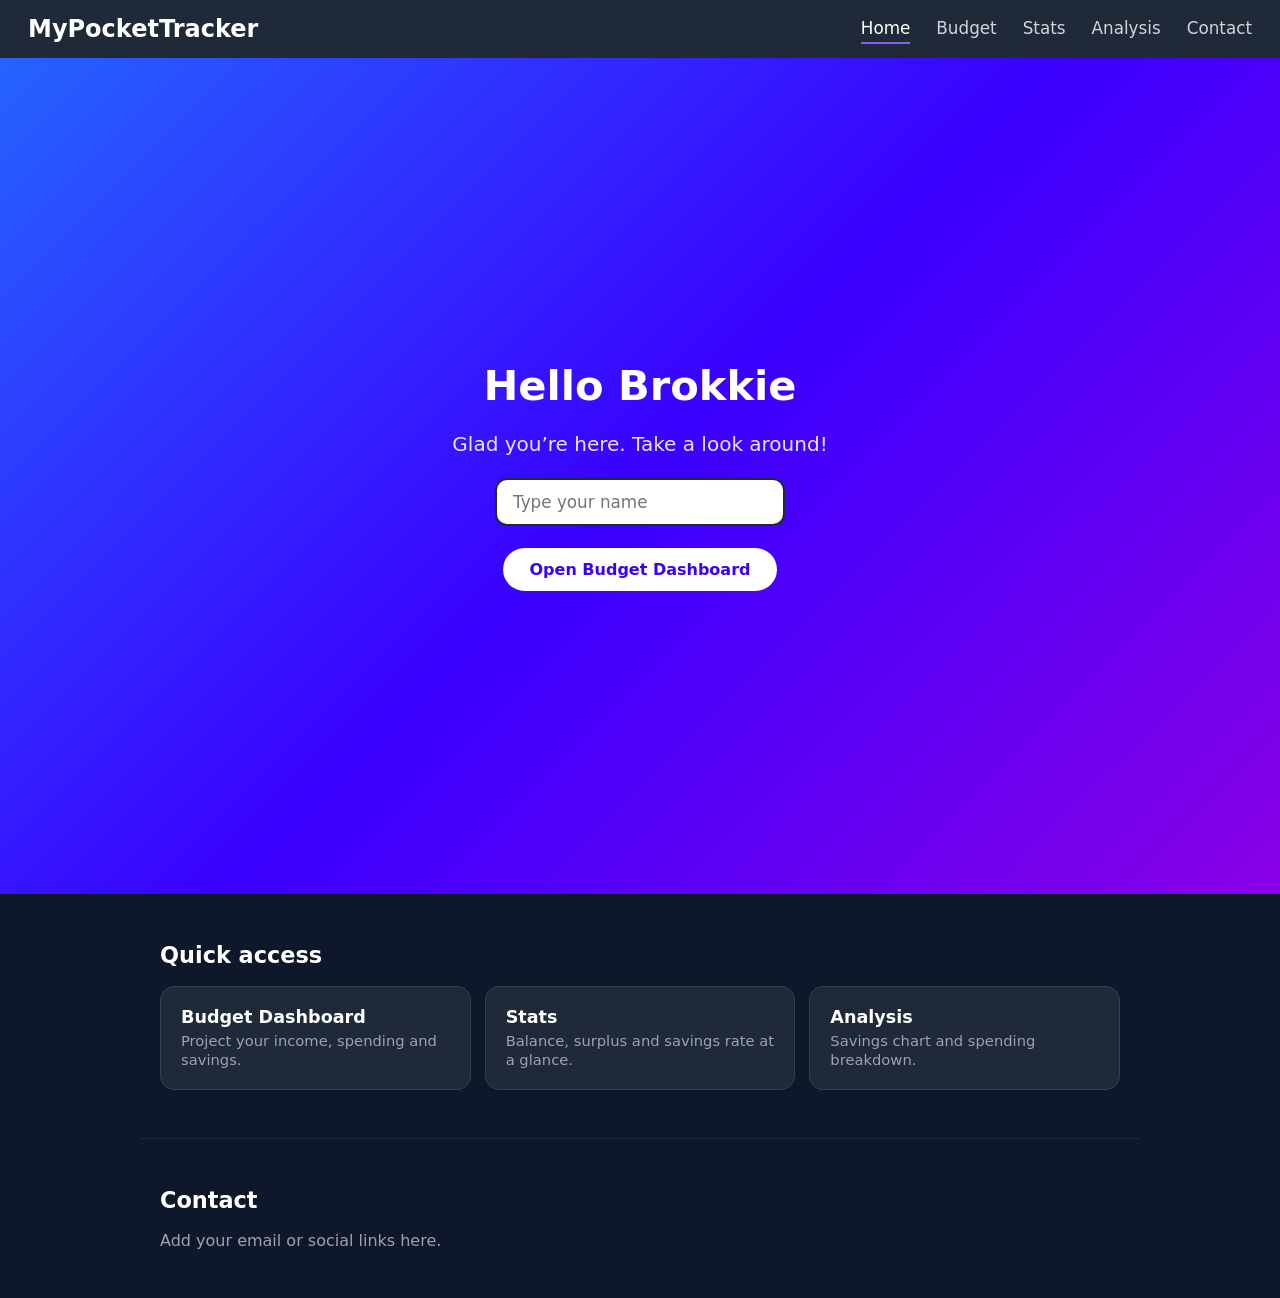
==== index.html @ 1367bf23 "Add files via upload" ====
<!DOCTYPE html>
<html lang="en">
<head>
<meta charset="utf-8">
<meta name="viewport" content="width=device-width, initial-scale=1, viewport-fit=cover">
<title>MyPocketTracker</title>
<link rel="stylesheet" href="nav.css">
<link rel="stylesheet" href="home.css">
</head>
<body>
<header class="site-header">
  <a class="brand" href="index.html">MyPocketTracker</a>
  <nav>
    <a class="active" href="index.html">Home</a>
    <a href="budget.html">Budget</a>
    <a href="budget.html#stats">Stats</a>
    <a href="budget.html#analysis">Analysis</a>
    <a href="#contact">Contact</a>
  </nav>
</header>

<section class="hero" id="home">
  <h1>Hello <span id="name">Brokkie</span></h1>
  <p>Glad you’re here. Take a look around!</p>
  <input type="text" id="nameInput" placeholder="Type your name" autocomplete="off">
  <a class="btn" href="budget.html">Open Budget Dashboard</a>
</section>

<section class="quick" id="quick">
  <h2>Quick access</h2>
  <div class="cards">
    <a href="budget.html"><b>Budget Dashboard</b><span>Project your income, spending and savings.</span></a>
    <a href="budget.html#stats"><b>Stats</b><span>Balance, surplus and savings rate at a glance.</span></a>
    <a href="budget.html#analysis"><b>Analysis</b><span>Savings chart and spending breakdown.</span></a>
  </div>
</section>

<section class="contact" id="contact">
  <h2>Contact</h2>
  <p>Add your email or social links here.</p>
</section>

<script src="home.js"></script>
</body>
</html>
---- nav.css ----
html{scroll-behavior:smooth}
[id]{scroll-margin-top:84px}
.site-header{position:sticky;top:0;z-index:20;display:flex;align-items:center;justify-content:space-between;gap:12px;flex-wrap:wrap;padding:14px 28px;background:#1f2937;font-family:"Segoe UI",system-ui,-apple-system,Helvetica,Arial,sans-serif}
.brand{color:#fff;font-weight:700;font-size:1.5rem;text-decoration:none}
.site-header nav{display:flex;gap:26px;flex-wrap:wrap}
.site-header nav a{color:#d1d5db;text-decoration:none;font-size:1.05rem;padding:4px 0;border-bottom:2px solid transparent;transition:color .15s,border-color .15s}
.site-header nav a:hover,.site-header nav a.active{color:#fff;border-bottom-color:#8b5cf6}
@media(max-width:600px){
  .site-header{padding:12px 16px}
  .site-header nav{gap:18px;width:100%;overflow-x:auto;flex-wrap:nowrap}
  .site-header nav a{white-space:nowrap}
}
---- home.css ----
*{box-sizing:border-box}
body{margin:0;font-family:"Segoe UI",system-ui,-apple-system,Helvetica,Arial,sans-serif;color:#fff;background:#0f172a}
.hero{min-height:calc(100vh - 64px);display:flex;flex-direction:column;align-items:center;justify-content:center;text-align:center;padding:40px 20px;background:linear-gradient(135deg,#2563ff 0%,#3a00ff 50%,#8a00e6 100%)}
.hero h1{font-size:2.6rem;margin:0 0 22px}
.hero p{font-size:1.25rem;margin:0 0 22px;color:#e5e7ff}
.hero input{width:290px;max-width:100%;padding:12px 16px;font:inherit;font-size:1.05rem;color:#111;background:#fff;border:2px solid #1f2937;border-radius:12px;outline:none}
.hero input:focus{border-color:#c4b5fd;box-shadow:0 0 0 3px rgba(196,181,253,.5)}
.btn{display:inline-block;margin-top:22px;padding:12px 26px;background:#fff;color:#3a00ff;font-weight:700;text-decoration:none;border-radius:999px;transition:transform .15s}
.btn:hover{transform:translateY(-2px)}
.quick,.contact{max-width:1000px;margin:0 auto;padding:48px 20px}
.quick h2,.contact h2{margin:0 0 18px;font-size:1.4rem}
.cards{display:grid;grid-template-columns:repeat(auto-fit,minmax(220px,1fr));gap:14px}
.cards a{display:block;padding:20px;background:#1f2937;border:1px solid #334155;border-radius:14px;color:#fff;text-decoration:none;transition:border-color .15s,transform .15s}
.cards a:hover{border-color:#8b5cf6;transform:translateY(-3px)}
.cards b{display:block;font-size:1.1rem;margin-bottom:4px}
.cards span{color:#9ca3af;font-size:.92rem}
.contact{border-top:1px solid #1f2937}
.contact p{color:#9ca3af;margin:0}
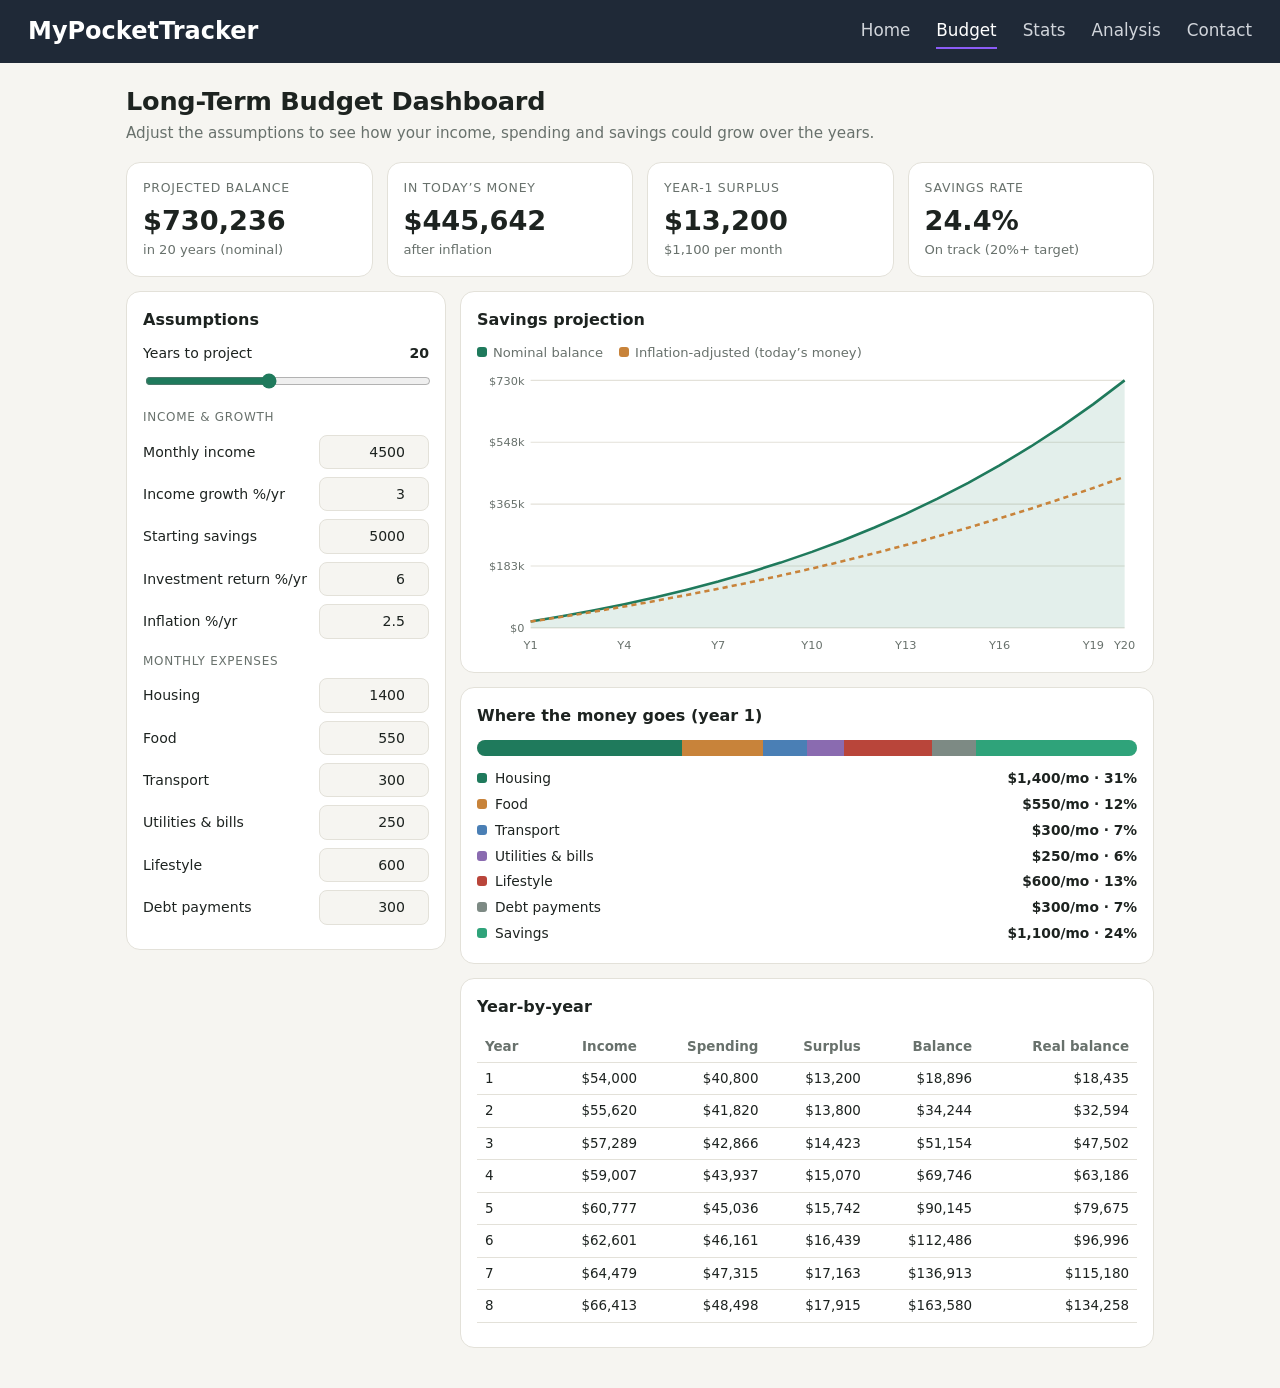
==== commit bc4767b6: "Revise index.html for budget dashboard layout Updated the title and navigation links, added a main s" ====
--- a/index.html
+++ b/index.html
@@ -3,43 +3,66 @@
 <head>
 <meta charset="utf-8">
 <meta name="viewport" content="width=device-width, initial-scale=1, viewport-fit=cover">
-<title>MyPocketTracker</title>
+<title>Long-Term Budget Dashboard</title>
 <link rel="stylesheet" href="nav.css">
-<link rel="stylesheet" href="home.css">
+<link rel="stylesheet" href="style.css">
 </head>
 <body>
 <header class="site-header">
   <a class="brand" href="index.html">MyPocketTracker</a>
   <nav>
-    <a class="active" href="index.html">Home</a>
-    <a href="budget.html">Budget</a>
+    <a href="index.html">Home</a>
+    <a class="active" href="budget.html">Budget</a>
     <a href="budget.html#stats">Stats</a>
     <a href="budget.html#analysis">Analysis</a>
-    <a href="#contact">Contact</a>
+    <a href="index.html#contact">Contact</a>
   </nav>
 </header>
+<main>
+  <h1>Long-Term Budget Dashboard</h1>
+  <p class="sub">Adjust the assumptions to see how your income, spending and savings could grow over the years.</p>
 
-<section class="hero" id="home">
-  <h1>Hello <span id="name">Brokkie</span></h1>
-  <p>Glad you’re here. Take a look around!</p>
-  <input type="text" id="nameInput" placeholder="Type your name" autocomplete="off">
-  <a class="btn" href="budget.html">Open Budget Dashboard</a>
-</section>
+  <a id="stats"></a>
+  <div class="grid kpis" id="kpis"></div>
 
-<section class="quick" id="quick">
-  <h2>Quick access</h2>
-  <div class="cards">
-    <a href="budget.html"><b>Budget Dashboard</b><span>Project your income, spending and savings.</span></a>
-    <a href="budget.html#stats"><b>Stats</b><span>Balance, surplus and savings rate at a glance.</span></a>
-    <a href="budget.html#analysis"><b>Analysis</b><span>Savings chart and spending breakdown.</span></a>
+  <div class="grid layout">
+    <section class="card" aria-label="Assumptions">
+      <h2>Assumptions</h2>
+      <label>Years to project <b id="yv">20</b></label>
+      <input type="range" id="years" min="5" max="40" value="20">
+      <div class="sec">Income &amp; growth</div>
+      <label>Monthly income <input type="number" id="income" value="4500" min="0"></label>
+      <label>Income growth %/yr <input type="number" id="ig" value="3" step="0.1"></label>
+      <label>Starting savings <input type="number" id="start" value="5000" min="0"></label>
+      <label>Investment return %/yr <input type="number" id="ret" value="6" step="0.1"></label>
+      <label>Inflation %/yr <input type="number" id="inf" value="2.5" step="0.1"></label>
+      <div class="sec">Monthly expenses</div>
+      <label>Housing <input type="number" id="e0" value="1400" min="0"></label>
+      <label>Food <input type="number" id="e1" value="550" min="0"></label>
+      <label>Transport <input type="number" id="e2" value="300" min="0"></label>
+      <label>Utilities &amp; bills <input type="number" id="e3" value="250" min="0"></label>
+      <label>Lifestyle <input type="number" id="e4" value="600" min="0"></label>
+      <label>Debt payments <input type="number" id="e5" value="300" min="0"></label>
+    </section>
+
+    <div class="stack">
+      <section class="card" id="analysis">
+        <h2>Savings projection</h2>
+        <div class="legend"><span><i style="background:var(--c1)"></i>Nominal balance</span><span><i style="background:var(--c2)"></i>Inflation-adjusted (today’s money)</span></div>
+        <div id="chart"></div>
+      </section>
+      <section class="card">
+        <h2>Where the money goes (year 1)</h2>
+        <div class="bar" id="bar"></div>
+        <div id="split"></div>
+      </section>
+      <section class="card">
+        <h2>Year-by-year</h2>
+        <div class="scroll"><table id="tbl"></table></div>
+      </section>
+    </div>
   </div>
-</section>
-
-<section class="contact" id="contact">
-  <h2>Contact</h2>
-  <p>Add your email or social links here.</p>
-</section>
-
-<script src="home.js"></script>
+</main>
+<script src="script.js"></script>
 </body>
 </html>
--- a/style.css
+++ b/style.css
@@ -0,0 +1,35 @@
+:root{--bg:#f6f5f1;--card:#fff;--ink:#1d2320;--mute:#68716c;--line:#e3e1d9;--c1:#1f7a5c;--c2:#c8833a;--c3:#b9453a;--accent-soft:#e4f1ec;color-scheme:light;box-sizing:border-box;padding-top:env(safe-area-inset-top,0px);padding-bottom:env(safe-area-inset-bottom,0px)}
+@media (prefers-color-scheme:dark){:root:not([data-theme="light"]){--bg:#121614;--card:#1b211e;--ink:#e9ede9;--mute:#98a29c;--line:#2b332f;--c1:#4cc79c;--c2:#e0a15c;--c3:#e07a6e;--accent-soft:#1d2f28;color-scheme:dark}}
+:root[data-theme="dark"]{--bg:#121614;--card:#1b211e;--ink:#e9ede9;--mute:#98a29c;--line:#2b332f;--c1:#4cc79c;--c2:#e0a15c;--c3:#e07a6e;--accent-soft:#1d2f28;color-scheme:dark}
+html{scroll-padding-top:env(safe-area-inset-top,0px)}
+*{box-sizing:border-box}
+body{margin:0;background:var(--bg);color:var(--ink);font-family:"Segoe UI",system-ui,-apple-system,Helvetica,Arial,sans-serif;line-height:1.45}
+main{max-width:1060px;margin:0 auto;padding:20px 16px 40px}
+h1{font-size:1.6rem;margin:0 0 2px;letter-spacing:-.01em}
+.sub{color:var(--mute);margin:0 0 18px;font-size:.95rem}
+.grid{display:grid;gap:14px}
+.kpis{grid-template-columns:repeat(auto-fit,minmax(200px,1fr));margin-bottom:14px}
+.card{background:var(--card);border:1px solid var(--line);border-radius:14px;padding:16px}
+.kpi .l{font-size:.78rem;color:var(--mute);text-transform:uppercase;letter-spacing:.06em}
+.kpi .v{font-size:1.7rem;font-weight:700;margin-top:4px}
+.kpi .n{font-size:.82rem;color:var(--mute)}
+.layout{grid-template-columns:320px 1fr;align-items:start}
+@media(max-width:820px){.layout{grid-template-columns:1fr}}
+h2{font-size:1rem;margin:0 0 12px}
+label{display:flex;justify-content:space-between;align-items:center;gap:10px;font-size:.88rem;margin:8px 0}
+input[type=number]{width:110px;padding:6px 8px;border:1px solid var(--line);border-radius:8px;background:var(--bg);color:var(--ink);font:inherit;text-align:right}
+input[type=range]{width:100%;accent-color:var(--c1)}
+.sec{font-size:.75rem;color:var(--mute);text-transform:uppercase;letter-spacing:.06em;margin:14px 0 2px}
+.legend{display:flex;gap:16px;font-size:.82rem;color:var(--mute);margin:0 0 6px;flex-wrap:wrap}
+.legend i{display:inline-block;width:10px;height:10px;border-radius:3px;margin-right:6px}
+svg{width:100%;height:auto;display:block}
+.bar{display:flex;height:16px;border-radius:8px;overflow:hidden;margin:6px 0 10px;background:var(--line)}
+.row{display:flex;justify-content:space-between;font-size:.86rem;padding:3px 0}
+.row b{font-weight:600}
+.scroll{overflow-x:auto;max-height:300px;overflow-y:auto}
+table{width:100%;border-collapse:collapse;font-size:.84rem;min-width:480px}
+th,td{padding:6px 8px;text-align:right;border-bottom:1px solid var(--line)}
+th:first-child,td:first-child{text-align:left}
+th{position:sticky;top:0;background:var(--card);color:var(--mute);font-weight:600}
+.neg{color:var(--c3)}
+.stack{display:grid;gap:14px}
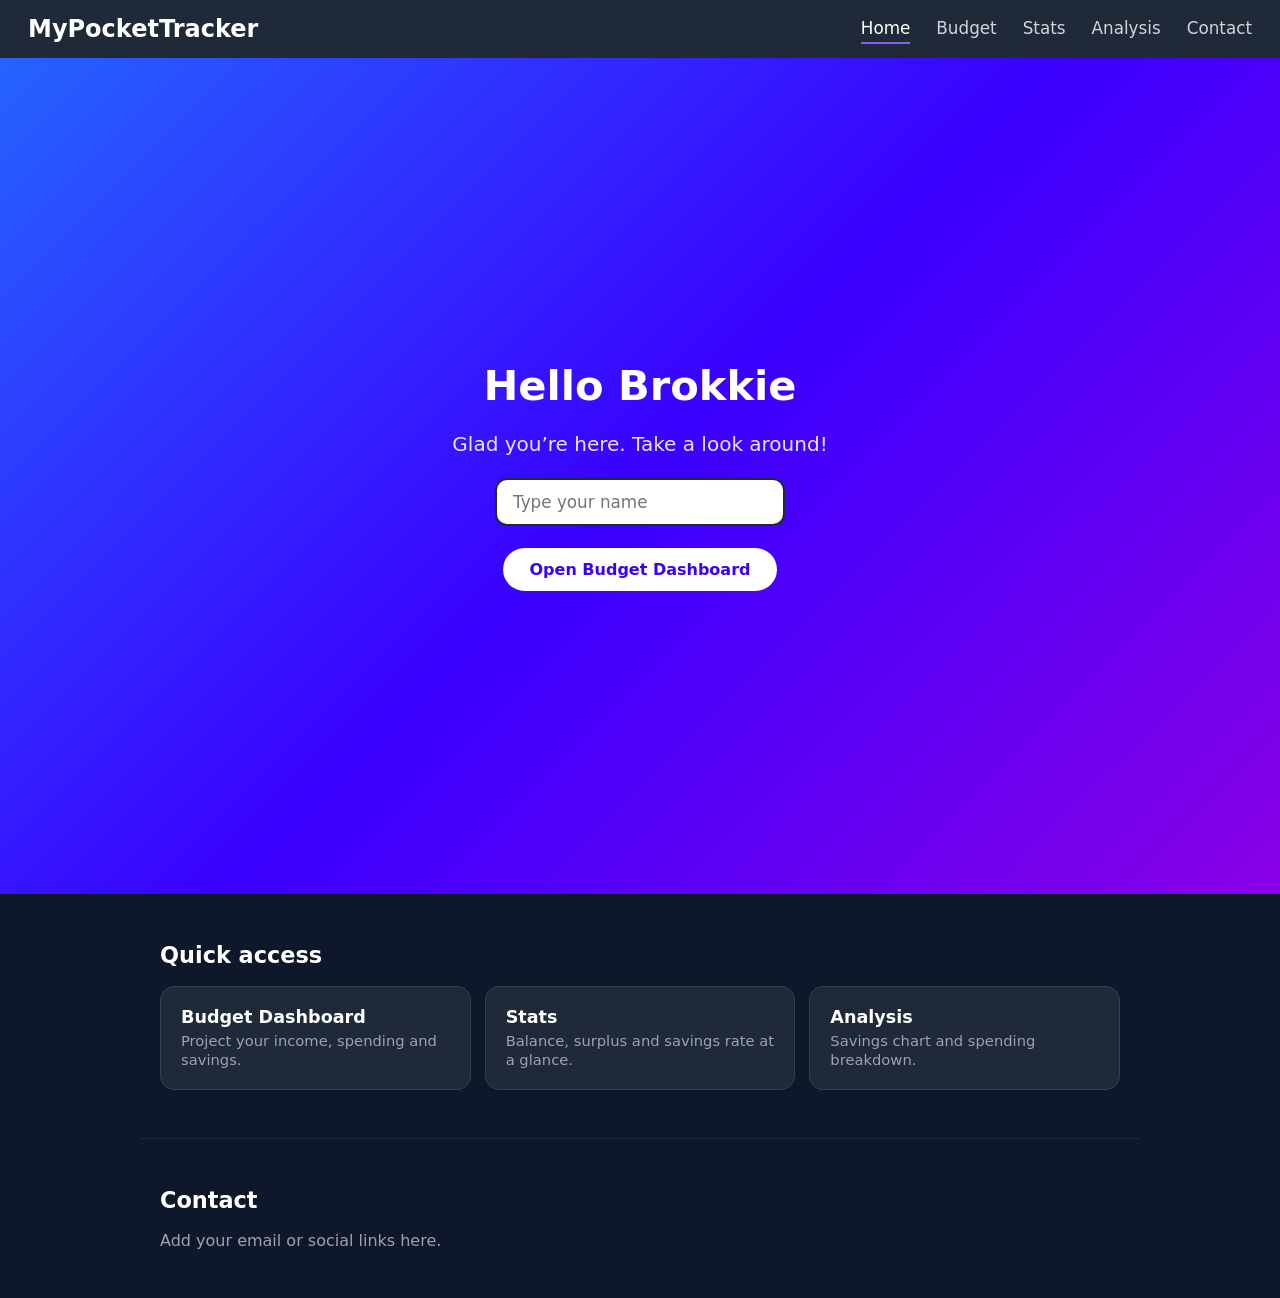
==== commit a2e7ca60: "Refactor index.html with new layout and features Updated the title and modified navigation links. Ad" ====
--- a/index.html
+++ b/index.html
@@ -3,66 +3,43 @@
 <head>
 <meta charset="utf-8">
 <meta name="viewport" content="width=device-width, initial-scale=1, viewport-fit=cover">
-<title>Long-Term Budget Dashboard</title>
+<title>MyPocketTracker</title>
 <link rel="stylesheet" href="nav.css">
-<link rel="stylesheet" href="style.css">
+<link rel="stylesheet" href="home.css">
 </head>
 <body>
 <header class="site-header">
   <a class="brand" href="index.html">MyPocketTracker</a>
   <nav>
-    <a href="index.html">Home</a>
-    <a class="active" href="budget.html">Budget</a>
+    <a class="active" href="index.html">Home</a>
+    <a href="budget.html">Budget</a>
     <a href="budget.html#stats">Stats</a>
     <a href="budget.html#analysis">Analysis</a>
-    <a href="index.html#contact">Contact</a>
+    <a href="#contact">Contact</a>
   </nav>
 </header>
-<main>
-  <h1>Long-Term Budget Dashboard</h1>
-  <p class="sub">Adjust the assumptions to see how your income, spending and savings could grow over the years.</p>
 
-  <a id="stats"></a>
-  <div class="grid kpis" id="kpis"></div>
+<section class="hero" id="home">
+  <h1>Hello <span id="name">Brokkie</span></h1>
+  <p>Glad you’re here. Take a look around!</p>
+  <input type="text" id="nameInput" placeholder="Type your name" autocomplete="off">
+  <a class="btn" href="budget.html">Open Budget Dashboard</a>
+</section>
 
-  <div class="grid layout">
-    <section class="card" aria-label="Assumptions">
-      <h2>Assumptions</h2>
-      <label>Years to project <b id="yv">20</b></label>
-      <input type="range" id="years" min="5" max="40" value="20">
-      <div class="sec">Income &amp; growth</div>
-      <label>Monthly income <input type="number" id="income" value="4500" min="0"></label>
-      <label>Income growth %/yr <input type="number" id="ig" value="3" step="0.1"></label>
-      <label>Starting savings <input type="number" id="start" value="5000" min="0"></label>
-      <label>Investment return %/yr <input type="number" id="ret" value="6" step="0.1"></label>
-      <label>Inflation %/yr <input type="number" id="inf" value="2.5" step="0.1"></label>
-      <div class="sec">Monthly expenses</div>
-      <label>Housing <input type="number" id="e0" value="1400" min="0"></label>
-      <label>Food <input type="number" id="e1" value="550" min="0"></label>
-      <label>Transport <input type="number" id="e2" value="300" min="0"></label>
-      <label>Utilities &amp; bills <input type="number" id="e3" value="250" min="0"></label>
-      <label>Lifestyle <input type="number" id="e4" value="600" min="0"></label>
-      <label>Debt payments <input type="number" id="e5" value="300" min="0"></label>
-    </section>
+<section class="quick" id="quick">
+  <h2>Quick access</h2>
+  <div class="cards">
+    <a href="budget.html"><b>Budget Dashboard</b><span>Project your income, spending and savings.</span></a>
+    <a href="budget.html#stats"><b>Stats</b><span>Balance, surplus and savings rate at a glance.</span></a>
+    <a href="budget.html#analysis"><b>Analysis</b><span>Savings chart and spending breakdown.</span></a>
+  </div>
+</section>
 
-    <div class="stack">
-      <section class="card" id="analysis">
-        <h2>Savings projection</h2>
-        <div class="legend"><span><i style="background:var(--c1)"></i>Nominal balance</span><span><i style="background:var(--c2)"></i>Inflation-adjusted (today’s money)</span></div>
-        <div id="chart"></div>
-      </section>
-      <section class="card">
-        <h2>Where the money goes (year 1)</h2>
-        <div class="bar" id="bar"></div>
-        <div id="split"></div>
-      </section>
-      <section class="card">
-        <h2>Year-by-year</h2>
-        <div class="scroll"><table id="tbl"></table></div>
-      </section>
-    </div>
-  </div>
-</main>
-<script src="script.js"></script>
+<section class="contact" id="contact">
+  <h2>Contact</h2>
+  <p>Add your email or social links here.</p>
+</section>
+
+<script src="home.js"></script>
 </body>
 </html>
--- a/home.css
+++ b/home.css
@@ -0,0 +1,18 @@
+*{box-sizing:border-box}
+body{margin:0;font-family:"Segoe UI",system-ui,-apple-system,Helvetica,Arial,sans-serif;color:#fff;background:#0f172a}
+.hero{min-height:calc(100vh - 64px);display:flex;flex-direction:column;align-items:center;justify-content:center;text-align:center;padding:40px 20px;background:linear-gradient(135deg,#2563ff 0%,#3a00ff 50%,#8a00e6 100%)}
+.hero h1{font-size:2.6rem;margin:0 0 22px}
+.hero p{font-size:1.25rem;margin:0 0 22px;color:#e5e7ff}
+.hero input{width:290px;max-width:100%;padding:12px 16px;font:inherit;font-size:1.05rem;color:#111;background:#fff;border:2px solid #1f2937;border-radius:12px;outline:none}
+.hero input:focus{border-color:#c4b5fd;box-shadow:0 0 0 3px rgba(196,181,253,.5)}
+.btn{display:inline-block;margin-top:22px;padding:12px 26px;background:#fff;color:#3a00ff;font-weight:700;text-decoration:none;border-radius:999px;transition:transform .15s}
+.btn:hover{transform:translateY(-2px)}
+.quick,.contact{max-width:1000px;margin:0 auto;padding:48px 20px}
+.quick h2,.contact h2{margin:0 0 18px;font-size:1.4rem}
+.cards{display:grid;grid-template-columns:repeat(auto-fit,minmax(220px,1fr));gap:14px}
+.cards a{display:block;padding:20px;background:#1f2937;border:1px solid #334155;border-radius:14px;color:#fff;text-decoration:none;transition:border-color .15s,transform .15s}
+.cards a:hover{border-color:#8b5cf6;transform:translateY(-3px)}
+.cards b{display:block;font-size:1.1rem;margin-bottom:4px}
+.cards span{color:#9ca3af;font-size:.92rem}
+.contact{border-top:1px solid #1f2937}
+.contact p{color:#9ca3af;margin:0}
